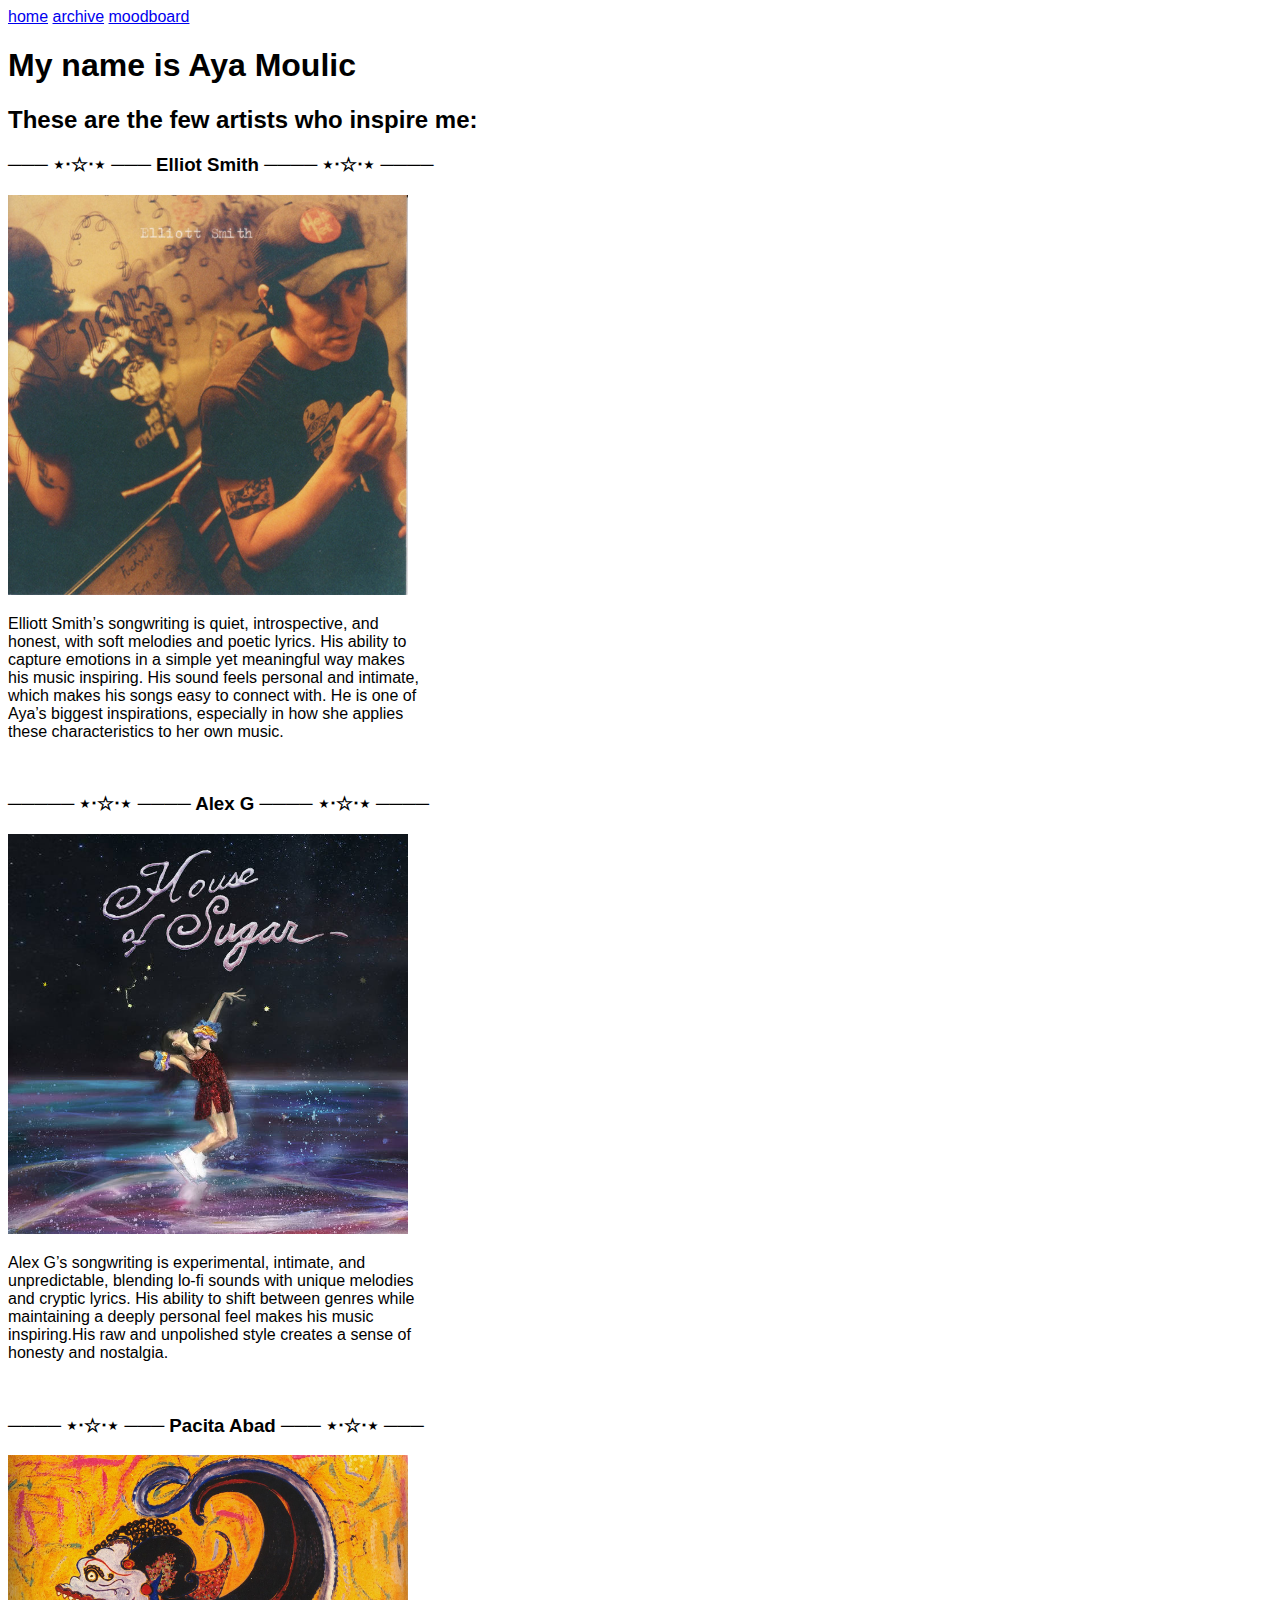
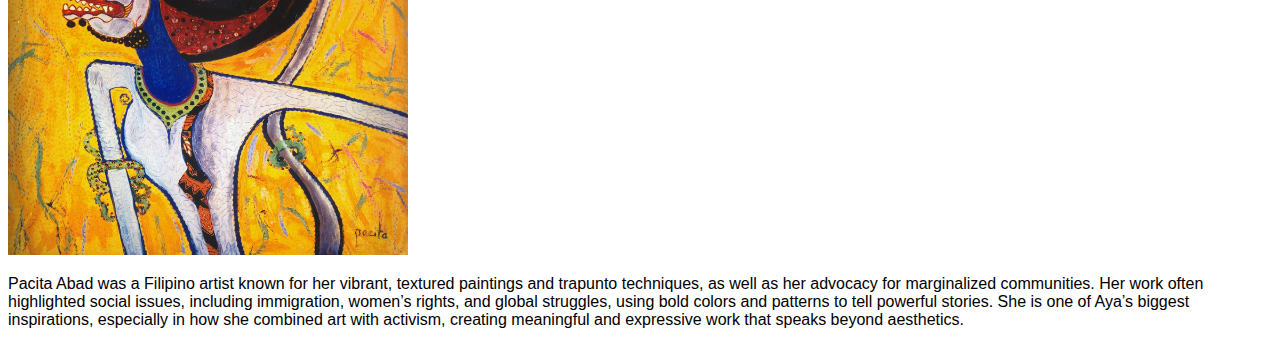
==== inspo/inspoPage.html @ cdcd1a2c "02/23/25" ====
<!DOCTYPE html>
<html lang=""en">
    <head>
        <meta charset="UTF-8">
        <title>Aya Moulic Inspiration Page</title>
        <link rel="stylesheet" href="css/style.css">
        <link href="https://fonts.googleapis.com/css2?family=Montserrat:ital,wght@0,100..900;1,100..900&family=New+Rocker&family=Old+Standard+TT:ital,wght@0,400;0,700;1,400&display=swap" rel="stylesheet">
        <link href="https://fonts.googleapis.com/css2?family=Montserrat:ital,wght@0,100..900;1,100..900&family=Old+Standard+TT:ital,wght@0,400;0,700;1,400&display=swap" rel="stylesheet">
    </head>

    <style>
        body{font-family: "Franklin Gothic Medium", "Arial Narrow", sans-serif;} 
    </style>

    <body>
        <a href="../index.html">home</a>
        <a href="inspoPage.html">archive</a>
        <a href="../topFive/topFivePage.html">moodboard</a>

        <h1>My name is Aya Moulic
        <h2>These are the few artists who inspire me:</h2>
        
        <h3>─── ⋆⋅☆⋅⋆ ─── Elliot Smith ──── ⋆⋅☆⋅⋆ ────</h3>
        <a href="https://open.spotify.com/artist/2ApaG60P4r0yhBoDCGD8YG">
        <img src="img/either.jpg" width="400" height="400" alt="Man sitting in front of a mirror smoking a cigarette"> </a>
          <p>Elliott Smith’s songwriting is quiet, introspective, and <br> 
            honest, with soft melodies and poetic lyrics. His ability to <br>
            capture emotions in a simple yet meaningful way makes <br>
            his music inspiring. His sound feels personal and intimate,<br> 
            which makes his songs easy to connect with. He is one of<br>
            Aya’s biggest inspirations, especially in how she applies <br>
            these characteristics to her own music. </p>
        <br>
        <h3> ───── ⋆⋅☆⋅⋆ ──── Alex G ──── ⋆⋅☆⋅⋆ ────</h3>
        <a href="https://open.spotify.com/artist/6lcwlkAjBPSKnFBZjjZFJs">
        <img src="img/sugar.jpeg" width="400" height="400" alt="Female ice skater dancing on colorful ice"> </a>
            <p>Alex G’s songwriting is experimental, intimate, and <br> 
            unpredictable, blending lo-fi sounds with unique melodies <br>
            and cryptic lyrics. His ability to shift between genres while<br>
            maintaining a deeply personal feel makes his music <br>
            inspiring.His raw and unpolished style creates a sense of <br> 
            honesty and nostalgia.</p>
        <br>
        <h3>──── ⋆⋅☆⋅⋆ ─── Pacita Abad ─── ⋆⋅☆⋅⋆ ───</h3>
        <a href="https://pacitaabad.com/"></a>
        <img src="img/pacita.jpg" width="400" height="400" alt="Creature with reptile like features, creating a spiral with its hair and tail"></a>
            <p> Pacita Abad was a Filipino artist known for her vibrant, textured paintings and trapunto techniques, as well as her advocacy for marginalized communities. Her work often highlighted social issues, including immigration, women’s rights, and global struggles, using bold colors and patterns to tell powerful stories. She is one of Aya’s biggest inspirations, especially in how she combined art with activism, creating meaningful and expressive work that speaks beyond aesthetics.
                
            </p>
    </body>
</html>
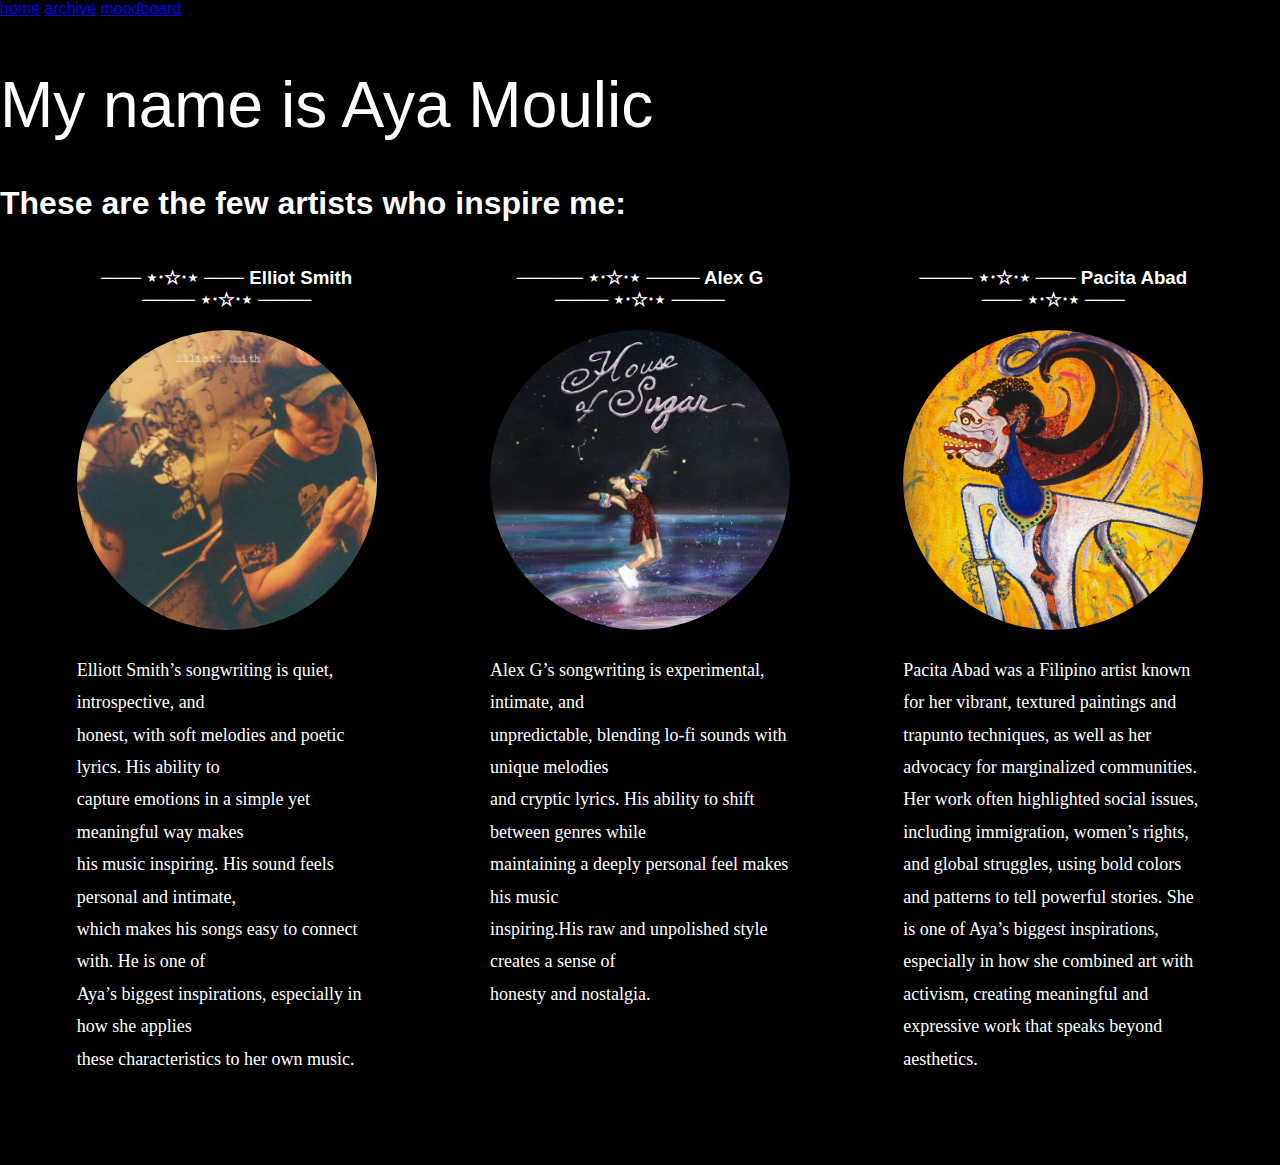
==== commit 3c8e256d: "inspo" ====
--- a/inspo/inspoPage.html
+++ b/inspo/inspoPage.html
@@ -20,17 +20,22 @@
         <h1>My name is Aya Moulic
         <h2>These are the few artists who inspire me:</h2>
         
-        <h3>─── ⋆⋅☆⋅⋆ ─── Elliot Smith ──── ⋆⋅☆⋅⋆ ────</h3>
-        <a href="https://open.spotify.com/artist/2ApaG60P4r0yhBoDCGD8YG">
-        <img src="img/either.jpg" width="400" height="400" alt="Man sitting in front of a mirror smoking a cigarette"> </a>
-          <p>Elliott Smith’s songwriting is quiet, introspective, and <br> 
+        <div class="artist-container">
+
+            <div class="artist">
+            <h3>─── ⋆⋅☆⋅⋆ ─── Elliot Smith ──── ⋆⋅☆⋅⋆ ────</h3>
+            <a href="https://open.spotify.com/artist/2ApaG60P4r0yhBoDCGD8YG">
+            <img src="img/either.jpg" width="400" height="400" alt="Man sitting in front of a mirror smoking a cigarette"> </a>
+            <p>Elliott Smith’s songwriting is quiet, introspective, and <br> 
             honest, with soft melodies and poetic lyrics. His ability to <br>
             capture emotions in a simple yet meaningful way makes <br>
             his music inspiring. His sound feels personal and intimate,<br> 
             which makes his songs easy to connect with. He is one of<br>
             Aya’s biggest inspirations, especially in how she applies <br>
             these characteristics to her own music. </p>
-        <br>
+        </div>
+
+        <div class="artist">
         <h3> ───── ⋆⋅☆⋅⋆ ──── Alex G ──── ⋆⋅☆⋅⋆ ────</h3>
         <a href="https://open.spotify.com/artist/6lcwlkAjBPSKnFBZjjZFJs">
         <img src="img/sugar.jpeg" width="400" height="400" alt="Female ice skater dancing on colorful ice"> </a>
@@ -40,12 +45,14 @@
             maintaining a deeply personal feel makes his music <br>
             inspiring.His raw and unpolished style creates a sense of <br> 
             honesty and nostalgia.</p>
-        <br>
+        </div>
+
+        <div class="artist">
         <h3>──── ⋆⋅☆⋅⋆ ─── Pacita Abad ─── ⋆⋅☆⋅⋆ ───</h3>
         <a href="https://pacitaabad.com/"></a>
         <img src="img/pacita.jpg" width="400" height="400" alt="Creature with reptile like features, creating a spiral with its hair and tail"></a>
             <p> Pacita Abad was a Filipino artist known for her vibrant, textured paintings and trapunto techniques, as well as her advocacy for marginalized communities. Her work often highlighted social issues, including immigration, women’s rights, and global struggles, using bold colors and patterns to tell powerful stories. She is one of Aya’s biggest inspirations, especially in how she combined art with activism, creating meaningful and expressive work that speaks beyond aesthetics.
-                
             </p>
+        </div>
     </body>
 </html>--- a/inspo/css/style.css
+++ b/inspo/css/style.css
@@ -0,0 +1,86 @@
+@font-face {
+    font-family: 'Starstruck';
+    src: url('../font/Starstruck.ttf') format('truetype');
+}
+
+@font-face {
+    font-family: 'Metal Gothic Demo';
+    src: url('../font/MetalGothic-DemoVersion-Regular.ttf') format('truetype');
+    font-weight: normal;
+    font-style: normal;
+}
+
+body {
+    background-color: #000;
+    color: #fff;
+    font-family: 'Old Standard TT', serif;
+    margin: 0;
+    padding: 0;
+    position: relative;
+    overflow-y: auto;
+}
+
+nav {
+    background-color: #DDA8F6; /* Pink background */
+    padding: 10px 0;
+    text-align: left;
+    margin-left: 40px;
+}
+
+nav a {
+    color: white;
+    text-decoration: none;
+    font-family: 'Metal Gothic Demo', sans-serif;
+    font-size: 22px;
+    margin-right: 45px;
+    transition: 0.3s;
+}
+
+nav a:first-child {
+    margin-right: 450px; /* Larger space for "AYA" */
+    padding-left: 80px;
+    font-weight: 100;
+}
+
+h1 {
+    font-family: 'Starstruck', sans-serif;
+    font-size: 64px;
+    margin-top: 50px;
+    font-weight: 100;
+    color: #fff;
+}
+
+h2 {
+    font-family: 'Starstruck', sans-serif;
+    font-size: 32px;
+    color: #fff;
+}
+
+.artist-container {
+    display: flex;
+    justify-content: space-around;
+    margin: 20px;
+}
+
+.artist {
+    text-align: center;
+    max-width: 300px;
+}
+
+.artist img {
+    width: 100%;
+    height: auto;
+    border-radius: 50%;
+}
+
+p {
+    font-family: 'Old Standard TT', serif;
+    font-size: 18px;
+    line-height: 1.8;
+    max-width: 600px;
+    text-align: left;
+    margin: 20px 0;
+    padding-bottom: 50px;
+    margin-left: 0;
+    text-decoration: #DDA8F6;
+}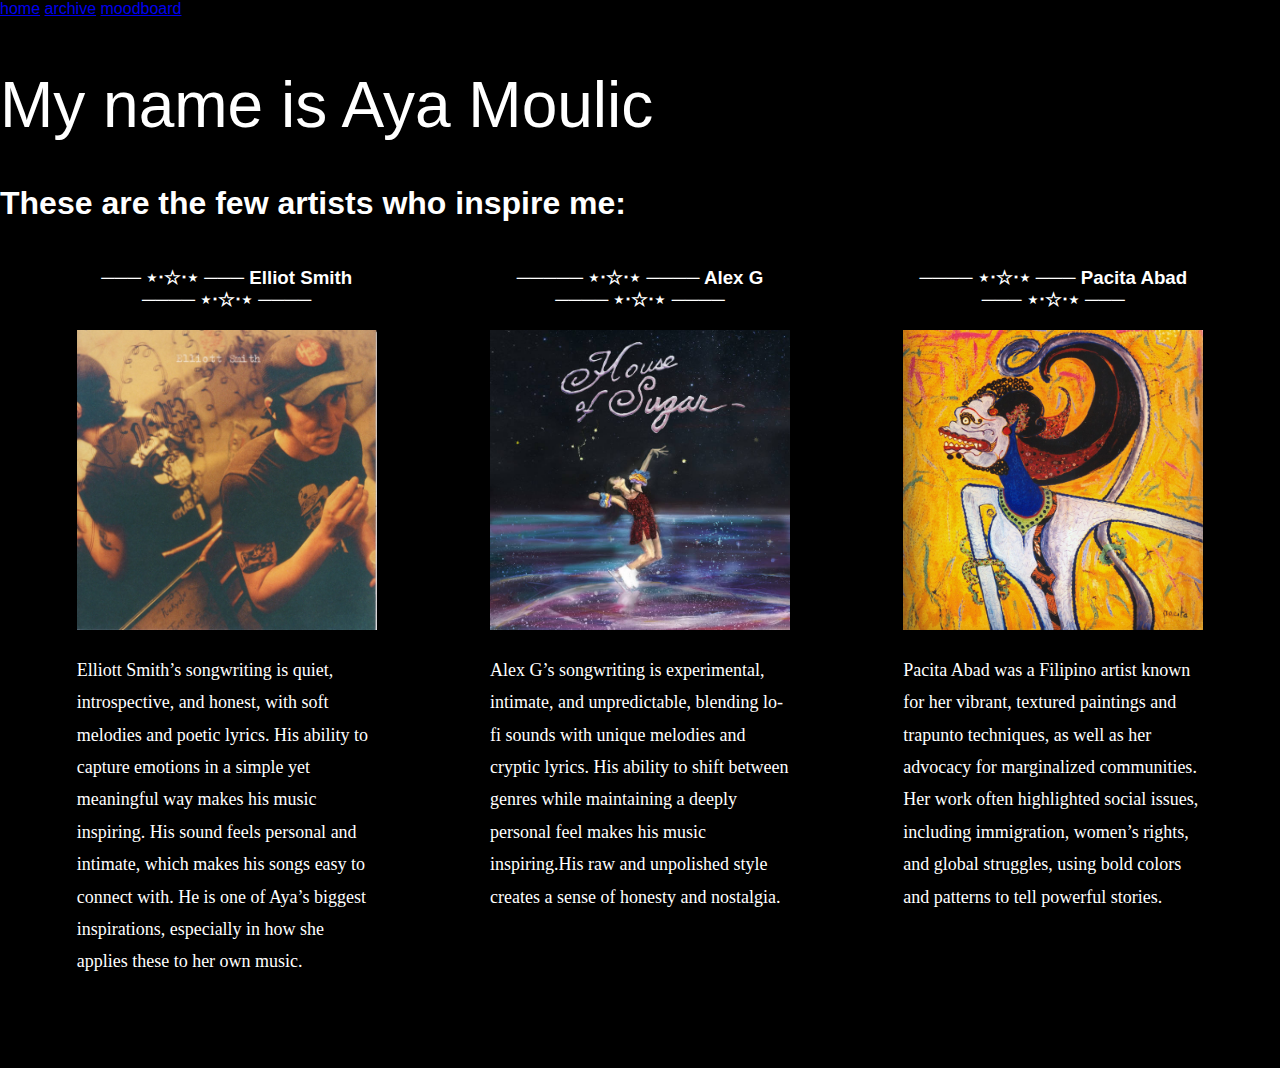
==== commit e2c024e1: "m" ====
--- a/inspo/inspoPage.html
+++ b/inspo/inspoPage.html
@@ -26,24 +26,24 @@
             <h3>─── ⋆⋅☆⋅⋆ ─── Elliot Smith ──── ⋆⋅☆⋅⋆ ────</h3>
             <a href="https://open.spotify.com/artist/2ApaG60P4r0yhBoDCGD8YG">
             <img src="img/either.jpg" width="400" height="400" alt="Man sitting in front of a mirror smoking a cigarette"> </a>
-            <p>Elliott Smith’s songwriting is quiet, introspective, and <br> 
-            honest, with soft melodies and poetic lyrics. His ability to <br>
-            capture emotions in a simple yet meaningful way makes <br>
-            his music inspiring. His sound feels personal and intimate,<br> 
-            which makes his songs easy to connect with. He is one of<br>
-            Aya’s biggest inspirations, especially in how she applies <br>
-            these characteristics to her own music. </p>
+            <p>Elliott Smith’s songwriting is quiet, introspective, and  
+            honest, with soft melodies and poetic lyrics. His ability to 
+            capture emotions in a simple yet meaningful way makes 
+            his music inspiring. His sound feels personal and intimate, 
+            which makes his songs easy to connect with. He is one of
+            Aya’s biggest inspirations, especially in how she applies 
+            these to her own music.
         </div>
 
         <div class="artist">
         <h3> ───── ⋆⋅☆⋅⋆ ──── Alex G ──── ⋆⋅☆⋅⋆ ────</h3>
         <a href="https://open.spotify.com/artist/6lcwlkAjBPSKnFBZjjZFJs">
         <img src="img/sugar.jpeg" width="400" height="400" alt="Female ice skater dancing on colorful ice"> </a>
-            <p>Alex G’s songwriting is experimental, intimate, and <br> 
-            unpredictable, blending lo-fi sounds with unique melodies <br>
-            and cryptic lyrics. His ability to shift between genres while<br>
-            maintaining a deeply personal feel makes his music <br>
-            inspiring.His raw and unpolished style creates a sense of <br> 
+            <p>Alex G’s songwriting is experimental, intimate, and 
+            unpredictable, blending lo-fi sounds with unique melodies 
+            and cryptic lyrics. His ability to shift between genres while
+            maintaining a deeply personal feel makes his music 
+            inspiring.His raw and unpolished style creates a sense of 
             honesty and nostalgia.</p>
         </div>
 
@@ -51,7 +51,7 @@
         <h3>──── ⋆⋅☆⋅⋆ ─── Pacita Abad ─── ⋆⋅☆⋅⋆ ───</h3>
         <a href="https://pacitaabad.com/"></a>
         <img src="img/pacita.jpg" width="400" height="400" alt="Creature with reptile like features, creating a spiral with its hair and tail"></a>
-            <p> Pacita Abad was a Filipino artist known for her vibrant, textured paintings and trapunto techniques, as well as her advocacy for marginalized communities. Her work often highlighted social issues, including immigration, women’s rights, and global struggles, using bold colors and patterns to tell powerful stories. She is one of Aya’s biggest inspirations, especially in how she combined art with activism, creating meaningful and expressive work that speaks beyond aesthetics.
+            <p> Pacita Abad was a Filipino artist known for her vibrant, textured paintings and trapunto techniques, as well as her advocacy for marginalized communities. Her work often highlighted social issues, including immigration, women’s rights, and global struggles, using bold colors and patterns to tell powerful stories.
             </p>
         </div>
     </body>
--- a/inspo/css/style.css
+++ b/inspo/css/style.css
@@ -21,6 +21,11 @@
 }
 
 nav {
+    display: flex;
+	flex-direction: row;
+	flex-wrap: nowrap;
+	justify-content: space-between;
+    
     background-color: #DDA8F6; /* Pink background */
     padding: 10px 0;
     text-align: left;
@@ -34,6 +39,7 @@
     font-size: 22px;
     margin-right: 45px;
     transition: 0.3s;
+    
 }
 
 nav a:first-child {
@@ -70,7 +76,7 @@
 .artist img {
     width: 100%;
     height: auto;
-    border-radius: 50%;
+
 }
 
 p {
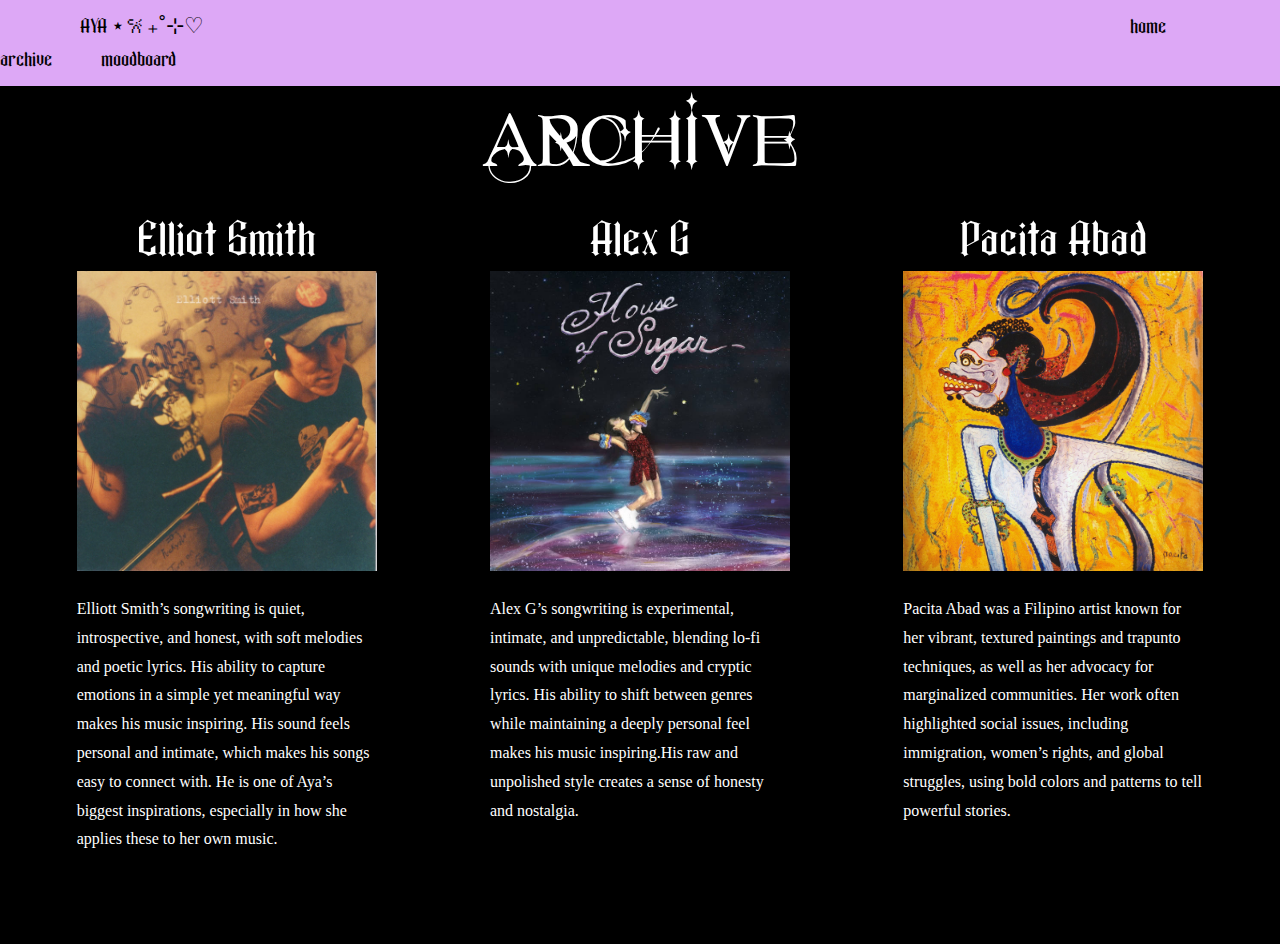
==== commit 2248847e: "2" ====
--- a/inspo/inspoPage.html
+++ b/inspo/inspoPage.html
@@ -8,22 +8,21 @@
         <link href="https://fonts.googleapis.com/css2?family=Montserrat:ital,wght@0,100..900;1,100..900&family=Old+Standard+TT:ital,wght@0,400;0,700;1,400&display=swap" rel="stylesheet">
     </head>
 
-    <style>
-        body{font-family: "Franklin Gothic Medium", "Arial Narrow", sans-serif;} 
-    </style>
-
     <body>
+    <header>
+        <nav>
+        <a href="../index.html">AYA ⋆𐙚₊˚⊹♡</a>
         <a href="../index.html">home</a>
         <a href="inspoPage.html">archive</a>
         <a href="../topFive/topFivePage.html">moodboard</a>
-
-        <h1>My name is Aya Moulic
-        <h2>These are the few artists who inspire me:</h2>
+        </nav>
+    </header>
+        <h1>archive </h1>
         
         <div class="artist-container">
 
             <div class="artist">
-            <h3>─── ⋆⋅☆⋅⋆ ─── Elliot Smith ──── ⋆⋅☆⋅⋆ ────</h3>
+            <h3>Elliot Smith</h3>
             <a href="https://open.spotify.com/artist/2ApaG60P4r0yhBoDCGD8YG">
             <img src="img/either.jpg" width="400" height="400" alt="Man sitting in front of a mirror smoking a cigarette"> </a>
             <p>Elliott Smith’s songwriting is quiet, introspective, and  
@@ -36,7 +35,7 @@
         </div>
 
         <div class="artist">
-        <h3> ───── ⋆⋅☆⋅⋆ ──── Alex G ──── ⋆⋅☆⋅⋆ ────</h3>
+        <h3>Alex G</h3>
         <a href="https://open.spotify.com/artist/6lcwlkAjBPSKnFBZjjZFJs">
         <img src="img/sugar.jpeg" width="400" height="400" alt="Female ice skater dancing on colorful ice"> </a>
             <p>Alex G’s songwriting is experimental, intimate, and 
@@ -48,7 +47,7 @@
         </div>
 
         <div class="artist">
-        <h3>──── ⋆⋅☆⋅⋆ ─── Pacita Abad ─── ⋆⋅☆⋅⋆ ───</h3>
+        <h3>Pacita Abad </h3>
         <a href="https://pacitaabad.com/"></a>
         <img src="img/pacita.jpg" width="400" height="400" alt="Creature with reptile like features, creating a spiral with its hair and tail"></a>
             <p> Pacita Abad was a Filipino artist known for her vibrant, textured paintings and trapunto techniques, as well as her advocacy for marginalized communities. Her work often highlighted social issues, including immigration, women’s rights, and global struggles, using bold colors and patterns to tell powerful stories.
--- a/inspo/css/style.css
+++ b/inspo/css/style.css
@@ -9,7 +9,11 @@
     font-weight: normal;
     font-style: normal;
 }
-
+* {
+    margin: 0;
+    padding: 0;
+    box-sizing: border-box; /* Ensures padding and border are included in the element's total width and height */
+}
 body {
     background-color: #000;
     color: #fff;
@@ -18,32 +22,28 @@
     padding: 0;
     position: relative;
     overflow-y: auto;
+    overflow-x: hidden;
 }
 
 nav {
-    display: flex;
-	flex-direction: row;
-	flex-wrap: nowrap;
-	justify-content: space-between;
-    
     background-color: #DDA8F6; /* Pink background */
     padding: 10px 0;
     text-align: left;
-    margin-left: 40px;
 }
 
+
 nav a {
-    color: white;
+    color: black;
     text-decoration: none;
     font-family: 'Metal Gothic Demo', sans-serif;
     font-size: 22px;
     margin-right: 45px;
     transition: 0.3s;
-    
+    line-height: 1.5; /
 }
 
 nav a:first-child {
-    margin-right: 450px; /* Larger space for "AYA" */
+    margin-right: 72%; /* Larger space for "AYA" */
     padding-left: 80px;
     font-weight: 100;
 }
@@ -51,16 +51,31 @@
 h1 {
     font-family: 'Starstruck', sans-serif;
     font-size: 64px;
+    text-align: center;
+    font-weight: 100;
+    color: #fff;
+}
+h2 {
+    font-family: 'Starstruck', sans-serif;
+    font-size: 64px;
     margin-top: 50px;
     font-weight: 100;
     color: #fff;
 }
 
-h2 {
-    font-family: 'Starstruck', sans-serif;
-    font-size: 32px;
+h4, h5 {
+    font-family: 'Metal Gothic Demo', sans-serif;
+    font-weight: 100;
     color: #fff;
 }
+
+h3 {
+    font-family: 'Metal Gothic Demo', sans-serif;
+    font-weight: 100;
+    font-size: 50px;
+    color: #fff;
+}
+
 
 .artist-container {
     display: flex;
@@ -81,7 +96,7 @@
 
 p {
     font-family: 'Old Standard TT', serif;
-    font-size: 18px;
+    font-size: 16px;
     line-height: 1.8;
     max-width: 600px;
     text-align: left;
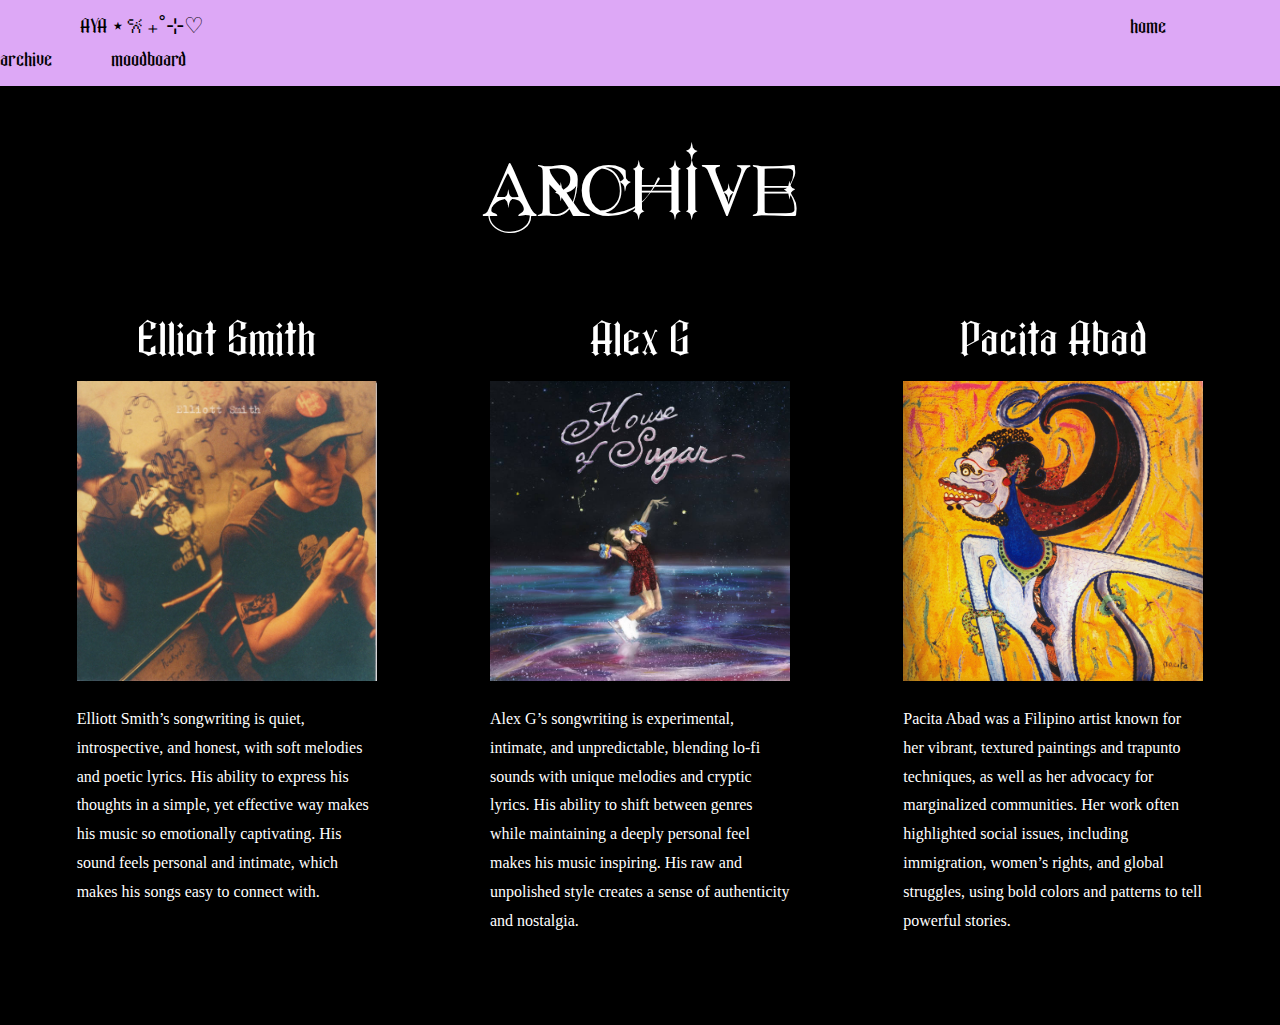
==== commit d33586c4: "Update inspoPage.html" ====
--- a/inspo/inspoPage.html
+++ b/inspo/inspoPage.html
@@ -27,11 +27,9 @@
             <img src="img/either.jpg" width="400" height="400" alt="Man sitting in front of a mirror smoking a cigarette"> </a>
             <p>Elliott Smith’s songwriting is quiet, introspective, and  
             honest, with soft melodies and poetic lyrics. His ability to 
-            capture emotions in a simple yet meaningful way makes 
-            his music inspiring. His sound feels personal and intimate, 
-            which makes his songs easy to connect with. He is one of
-            Aya’s biggest inspirations, especially in how she applies 
-            these to her own music.
+            express his thoughts in a simple, yet effective way makes 
+            his music so emotionally captivating. His sound feels personal and intimate, 
+            which makes his songs easy to connect with. 
         </div>
 
         <div class="artist">
@@ -42,8 +40,8 @@
             unpredictable, blending lo-fi sounds with unique melodies 
             and cryptic lyrics. His ability to shift between genres while
             maintaining a deeply personal feel makes his music 
-            inspiring.His raw and unpolished style creates a sense of 
-            honesty and nostalgia.</p>
+            inspiring. His raw and unpolished style creates a sense of 
+            authenticity and nostalgia.</p>
         </div>
 
         <div class="artist">
--- a/inspo/css/style.css
+++ b/inspo/css/style.css
@@ -37,7 +37,7 @@
     text-decoration: none;
     font-family: 'Metal Gothic Demo', sans-serif;
     font-size: 22px;
-    margin-right: 45px;
+    margin-right: 55px;
     transition: 0.3s;
     line-height: 1.5; /
 }
@@ -54,6 +54,8 @@
     text-align: center;
     font-weight: 100;
     color: #fff;
+    padding-top: 50px;
+    padding-bottom: 40px;
 }
 h2 {
     font-family: 'Starstruck', sans-serif;
@@ -74,6 +76,7 @@
     font-weight: 100;
     font-size: 50px;
     color: #fff;
+    padding: 10px 0;
 }
 
 
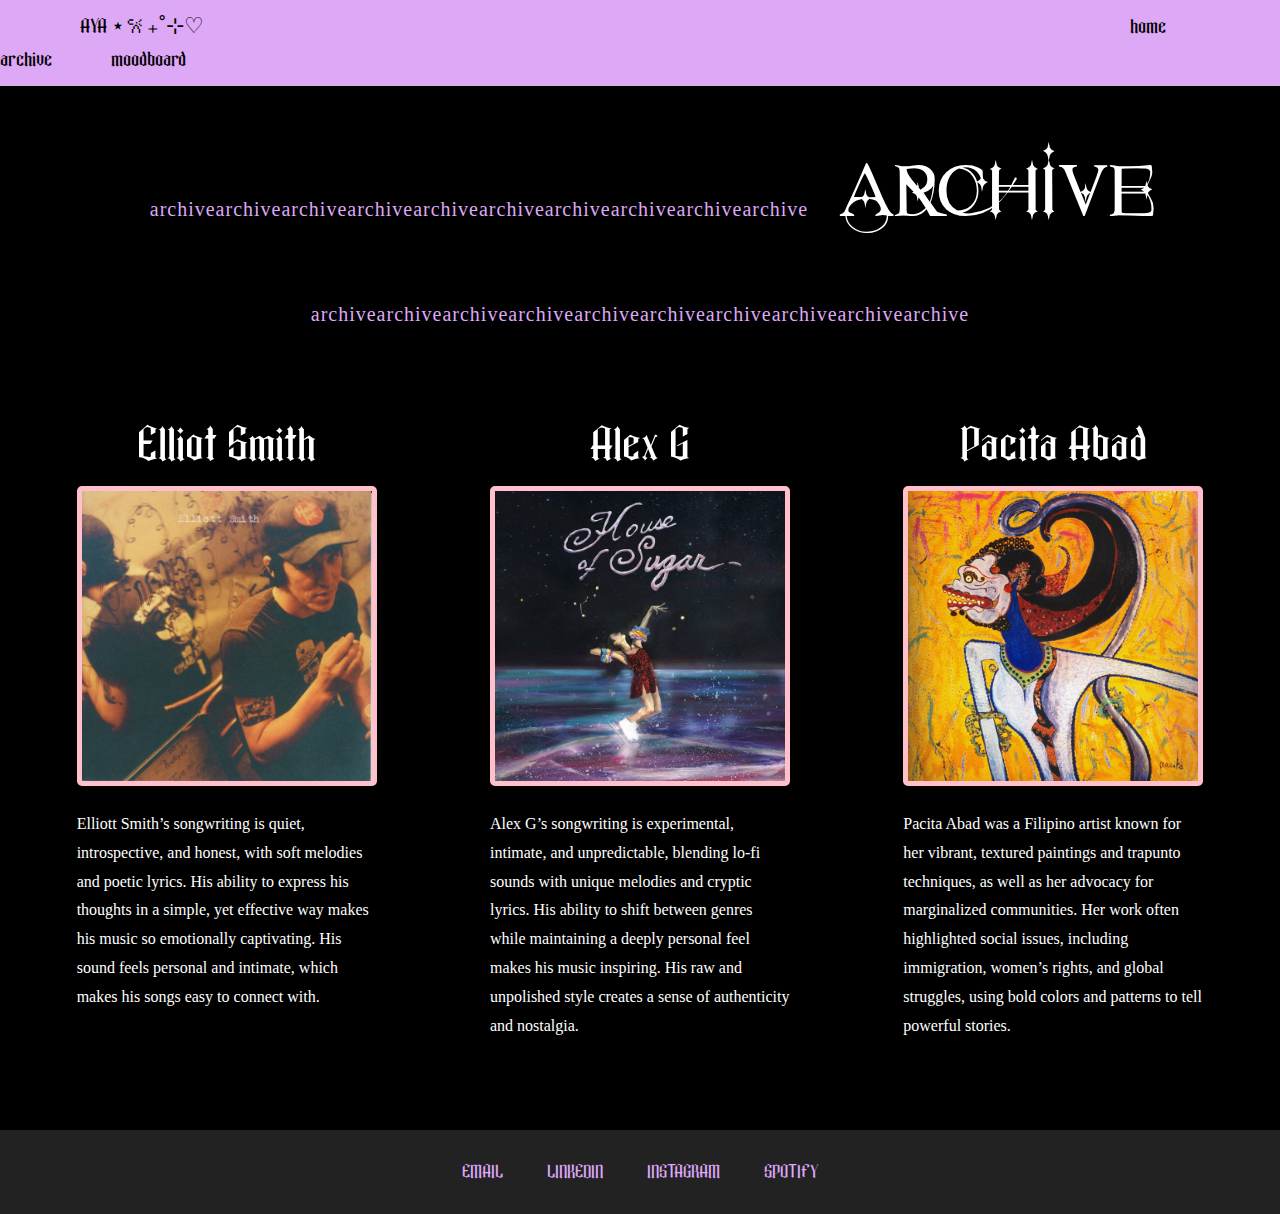
==== commit 0b2a6e6d: "v" ====
--- a/inspo/inspoPage.html
+++ b/inspo/inspoPage.html
@@ -17,7 +17,11 @@
         <a href="../topFive/topFivePage.html">moodboard</a>
         </nav>
     </header>
-        <h1>archive </h1>
+    <h1>
+        <span class="archive"> archivearchivearchivearchivearchivearchivearchivearchivearchivearchive </span>
+        ARCHIVE
+        <span class="archive"> archivearchivearchivearchivearchivearchivearchivearchivearchivearchive </span>
+    </h1>
         
         <div class="artist-container">
 
@@ -51,5 +55,17 @@
             <p> Pacita Abad was a Filipino artist known for her vibrant, textured paintings and trapunto techniques, as well as her advocacy for marginalized communities. Her work often highlighted social issues, including immigration, women’s rights, and global struggles, using bold colors and patterns to tell powerful stories.
             </p>
         </div>
+        </div>
+    </body>
+    <footer>
+    <div class="social-links">
+        <h5>
+        <a href="mailto:bmoulic@sfsu.edu">Email</a>
+        <a href="https://www.linkedin.com/in/aya-moulic-7b6694253/">LinkedIn</a>
+        <a href="https://instagram.com/kill4aya">Instagram</a>
+        <a href="https://open.spotify.com/user/britney.rm?si=d590363a103f444c">Spotify</a>
+    </h5>
+    </div>
+</footer>
     </body>
 </html>--- a/inspo/css/style.css
+++ b/inspo/css/style.css
@@ -57,6 +57,15 @@
     padding-top: 50px;
     padding-bottom: 40px;
 }
+.archive {
+    font-size: 20px !important;
+    font-family: 'Old Standard TT', serif;
+    font-weight: normal;
+    text-transform: lowercase;
+    letter-spacing: 0.05em;
+    margin: 0 25px;
+    color: #DDA8F6;
+}
 h2 {
     font-family: 'Starstruck', sans-serif;
     font-size: 64px;
@@ -78,6 +87,9 @@
     color: #fff;
     padding: 10px 0;
 }
+h5 {
+    font-size: 20px;
+}
 
 
 .artist-container {
@@ -94,7 +106,8 @@
 .artist img {
     width: 100%;
     height: auto;
-
+    border: 5px solid pink; 
+    border-radius: 5px;
 }
 
 p {
@@ -105,6 +118,27 @@
     text-align: left;
     margin: 20px 0;
     padding-bottom: 50px;
-    margin-left: 0;
+    padding-top: 50px
     text-decoration: #DDA8F6;
-}+}
+
+footer {
+    background-color: #222;
+    color: white;
+    padding: 30px 0;
+    font-family: 'Old Standard TT', serif;
+    text-align: center; /* Center content inside footer */
+}
+
+.social-links a {
+    text-transform: uppercase;
+    color: #DDA8F6; /* Soft pink for aesthetic touch */
+    text-decoration: none;
+    font-size: 20px;
+    transition: color 0.3s ease;
+    padding: 5px 20px;
+}
+
+footer a:hover {
+    text-decoration: underline;
+}
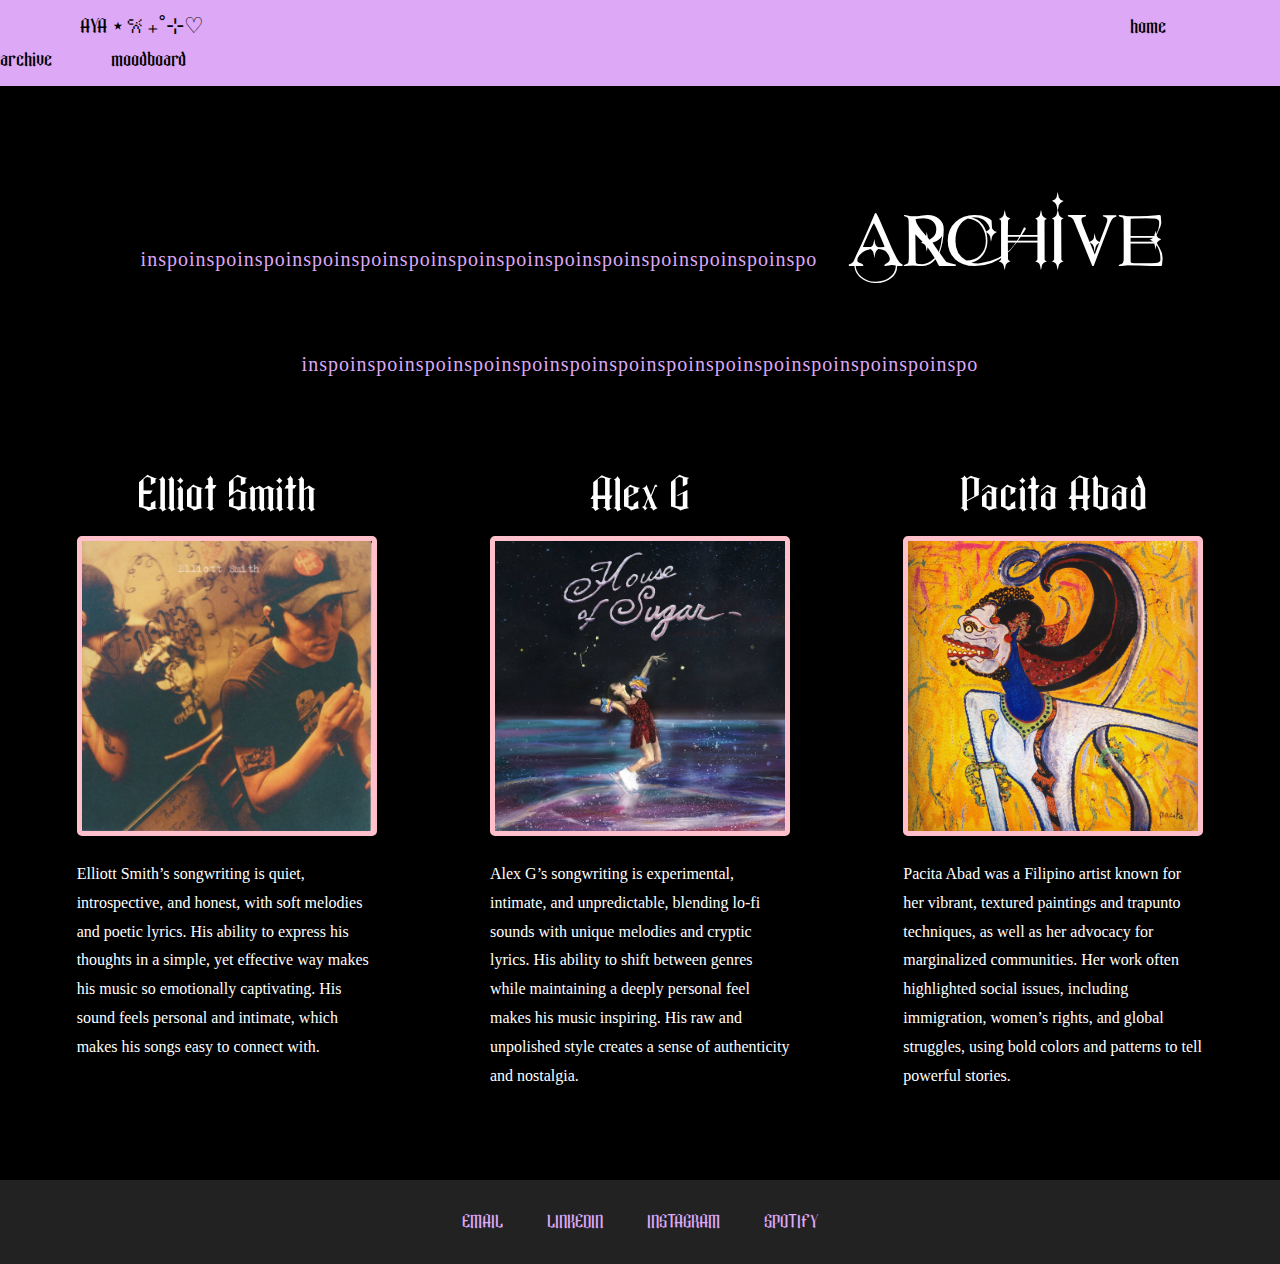
==== commit a9467ecb: "yes" ====
--- a/inspo/inspoPage.html
+++ b/inspo/inspoPage.html
@@ -18,9 +18,9 @@
         </nav>
     </header>
     <h1>
-        <span class="archive"> archivearchivearchivearchivearchivearchivearchivearchivearchivearchive </span>
+        <span class="archive"> inspoinspoinspoinspoinspoinspoinspoinspoinspoinspoinspoinspoinspoinspo </span>
         ARCHIVE
-        <span class="archive"> archivearchivearchivearchivearchivearchivearchivearchivearchivearchive </span>
+        <span class="archive"> inspoinspoinspoinspoinspoinspoinspoinspoinspoinspoinspoinspoinspoinspo </span>
     </h1>
         
         <div class="artist-container">
--- a/inspo/css/style.css
+++ b/inspo/css/style.css
@@ -54,9 +54,11 @@
     text-align: center;
     font-weight: 100;
     color: #fff;
-    padding-top: 50px;
+    padding-top: 100px;
     padding-bottom: 40px;
 }
+
+
 .archive {
     font-size: 20px !important;
     font-family: 'Old Standard TT', serif;
@@ -109,6 +111,9 @@
     border: 5px solid pink; 
     border-radius: 5px;
 }
+.artist img:hover {
+    transform: scale(1.05); /* Scales the image to 105% of its original size */
+}
 
 p {
     font-family: 'Old Standard TT', serif;
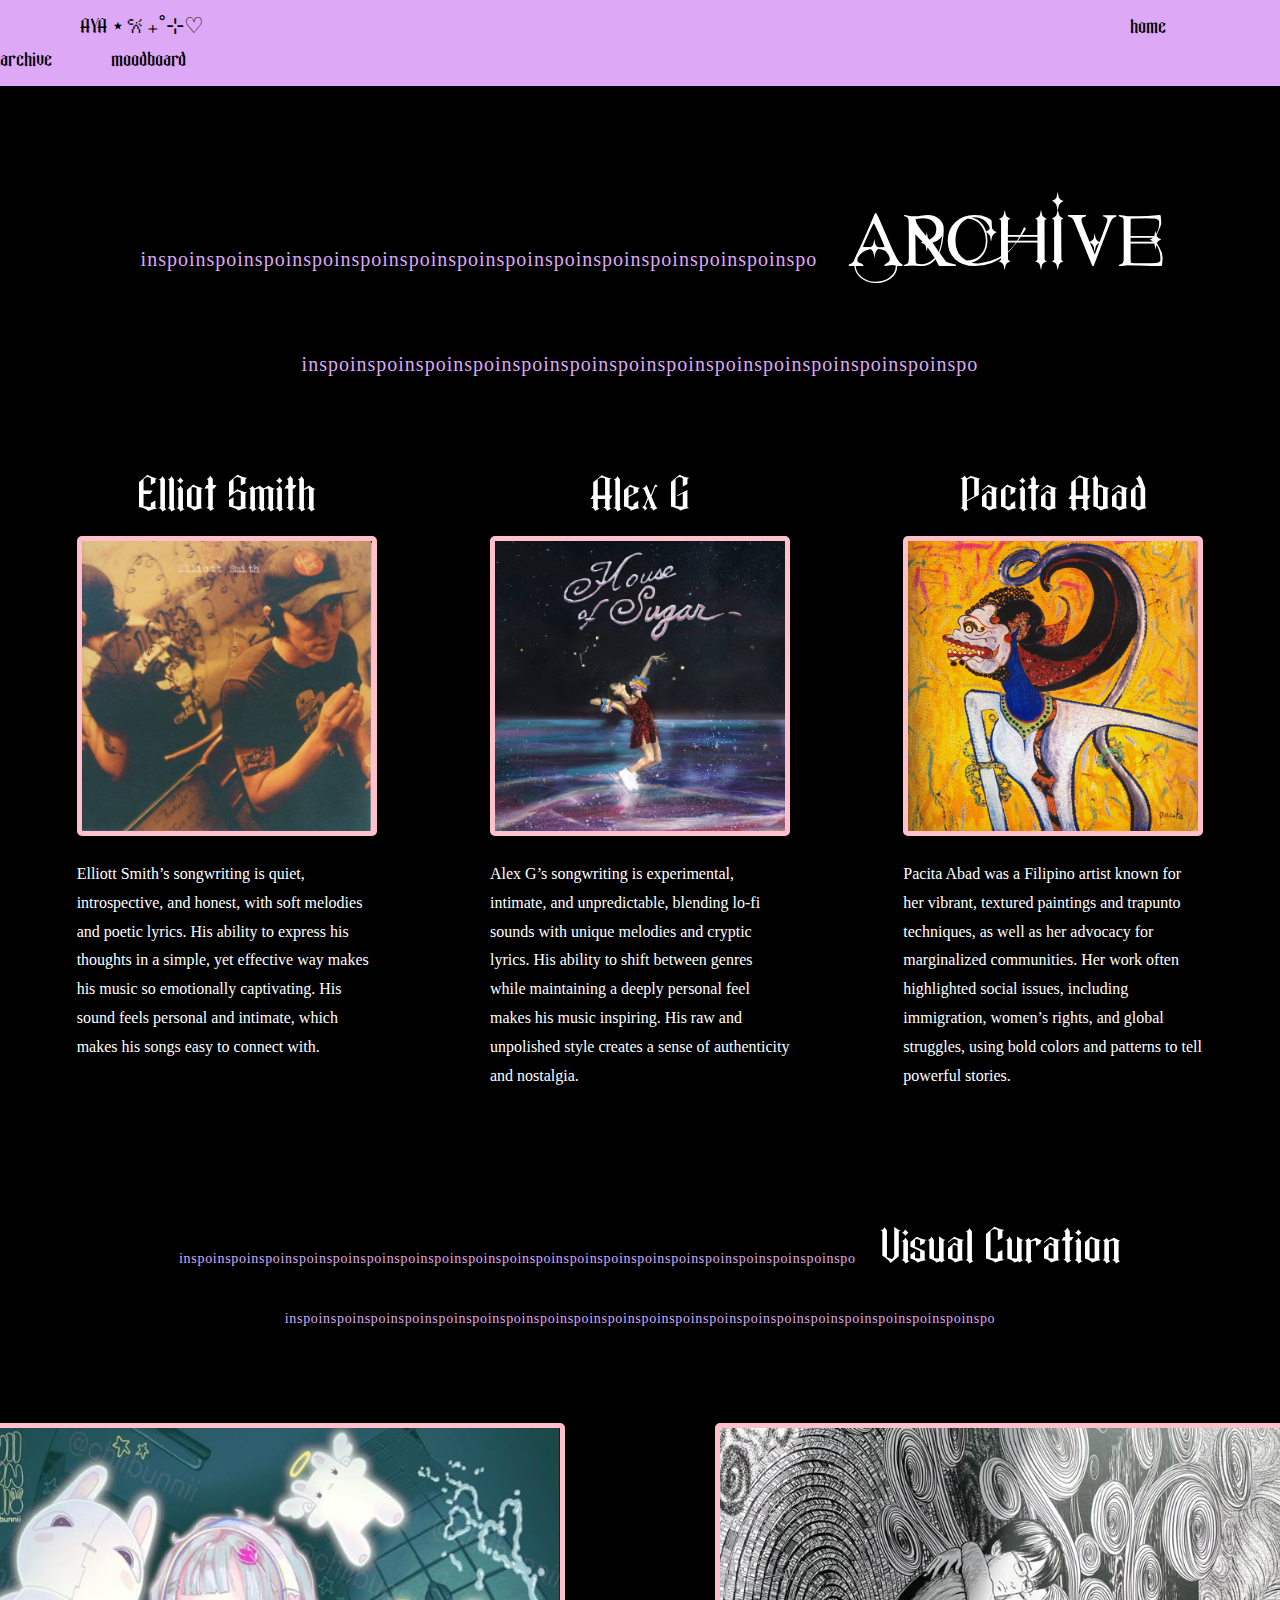
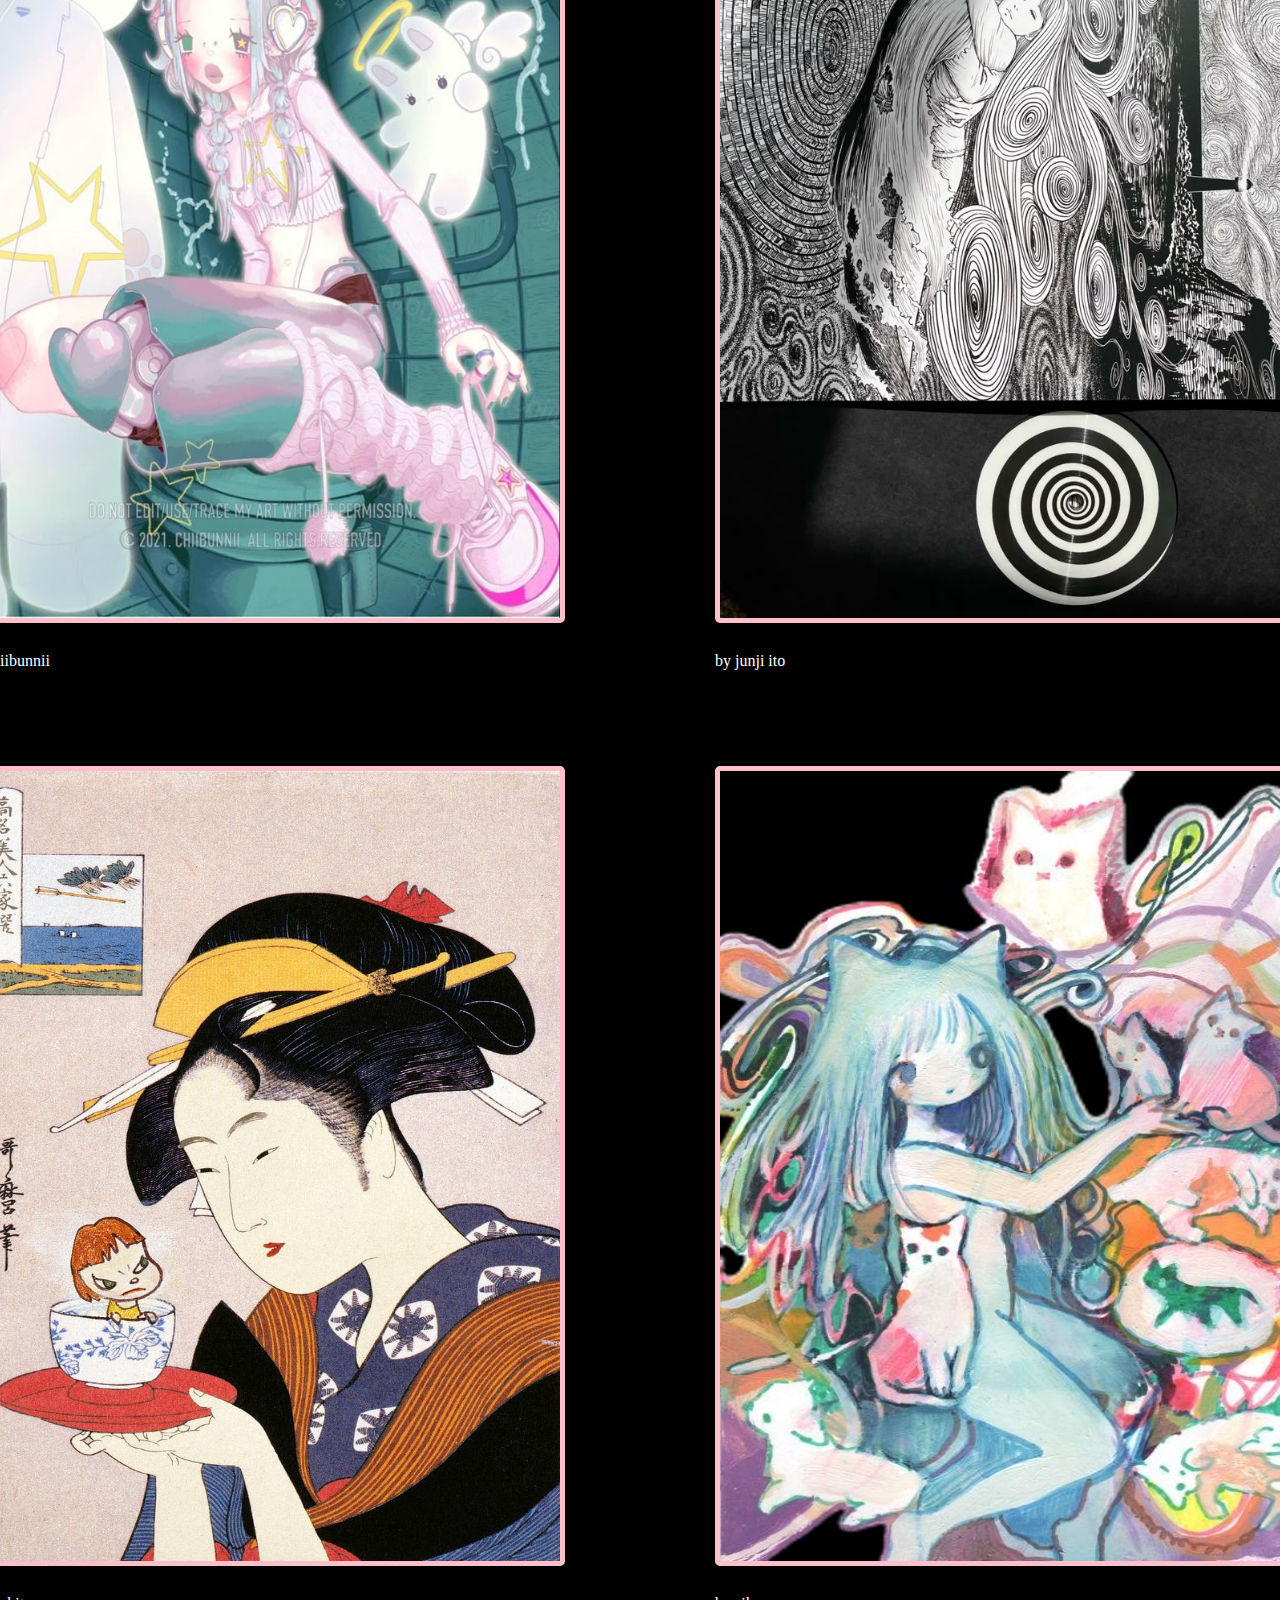
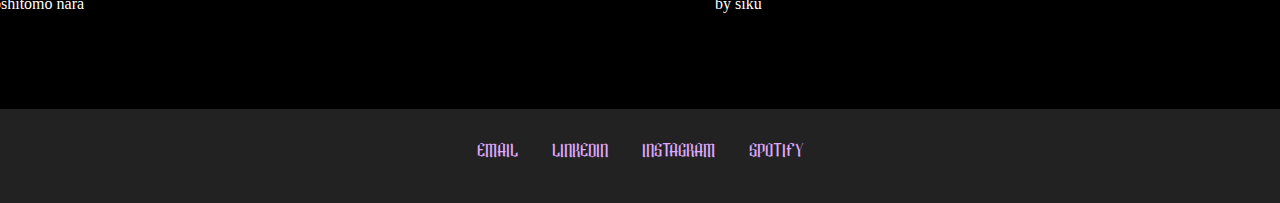
==== commit 8fec6f53: "inspo" ====
--- a/inspo/inspoPage.html
+++ b/inspo/inspoPage.html
@@ -2,7 +2,7 @@
 <html lang=""en">
     <head>
         <meta charset="UTF-8">
-        <title>Aya Moulic Inspiration Page</title>
+        <title> Inspo Archive </title>
         <link rel="stylesheet" href="css/style.css">
         <link href="https://fonts.googleapis.com/css2?family=Montserrat:ital,wght@0,100..900;1,100..900&family=New+Rocker&family=Old+Standard+TT:ital,wght@0,400;0,700;1,400&display=swap" rel="stylesheet">
         <link href="https://fonts.googleapis.com/css2?family=Montserrat:ital,wght@0,100..900;1,100..900&family=Old+Standard+TT:ital,wght@0,400;0,700;1,400&display=swap" rel="stylesheet">
@@ -45,7 +45,7 @@
             and cryptic lyrics. His ability to shift between genres while
             maintaining a deeply personal feel makes his music 
             inspiring. His raw and unpolished style creates a sense of 
-            authenticity and nostalgia.</p>
+            authenticity and nostalgia.</p> <br>
         </div>
 
         <div class="artist">
@@ -56,6 +56,33 @@
             </p>
         </div>
         </div>
+
+        <h2>
+            <span class="mix"> inspoinspoinspoinspoinspoinspoinspoinspoinspoinspoinspoinspoinspoinspoinspoinspoinspoinspoinspoinspo </span>
+        Visual Curation
+        <span class="mix"> inspoinspoinspoinspoinspoinspoinspoinspoinspoinspoinspoinspoinspoinspoinspoinspoinspoinspoinspoinspoinspo </span>
+        </h2>
+
+        <div class="visual-container">
+        <div class="visual">
+            <img src="img/bunni.jpg" alt="girl sitting down with bunnies around her">
+            <p> by chiibunnii</p>
+        </div>
+        <div class="visual">
+            <img src="img/uzamaki.jpg" alt="girl with spiral hair hugging a man">
+            <p> by junji ito</p>
+        </div>
+    </div>
+    <div class="visual-container">
+        <div class="visual">
+            <img src="img/nara.jpg" alt="girl in traditional japanese clothing holding a cup with a tiny human inside">
+            <p> by yoshitomo nara</p>
+        </div>
+        <div class="visual">
+            <img src="img/siku.jpg" alt="girl with cat ears and white hair surrounded by cats">
+            <p> by siku</p>
+        </div>
+    </div>
     </body>
     <footer>
     <div class="social-links">
@@ -67,5 +94,5 @@
     </h5>
     </div>
 </footer>
-    </body>
+    
 </html>--- a/inspo/css/style.css
+++ b/inspo/css/style.css
@@ -12,7 +12,7 @@
 * {
     margin: 0;
     padding: 0;
-    box-sizing: border-box; /* Ensures padding and border are included in the element's total width and height */
+    box-sizing: border-box; 
 }
 body {
     background-color: #000;
@@ -26,7 +26,7 @@
 }
 
 nav {
-    background-color: #DDA8F6; /* Pink background */
+    background-color: #DDA8F6;
     padding: 10px 0;
     text-align: left;
 }
@@ -43,7 +43,7 @@
 }
 
 nav a:first-child {
-    margin-right: 72%; /* Larger space for "AYA" */
+    margin-right: 72%;
     padding-left: 80px;
     font-weight: 100;
 }
@@ -68,12 +68,16 @@
     margin: 0 25px;
     color: #DDA8F6;
 }
+
 h2 {
-    font-family: 'Starstruck', sans-serif;
-    font-size: 64px;
-    margin-top: 50px;
+    font-family: 'Metal Gothic Demo', sans-serif;
     font-weight: 100;
+    font-size: 50px;
     color: #fff;
+    padding: 10px 0;
+    text-align: center;
+    padding-bottom: 65px;
+    padding-top: 20px;
 }
 
 h4, h5 {
@@ -112,7 +116,28 @@
     border-radius: 5px;
 }
 .artist img:hover {
-    transform: scale(1.05); /* Scales the image to 105% of its original size */
+    transform: scale(1.05); 
+}
+
+.visual-container {
+    display: flex;
+    justify-content: center;
+    margin: 20px;
+    gap:150px;
+}
+
+.visual {
+    text-align: center;
+}
+
+.visual img {
+    width: 600px;
+    height: 800px;
+    border: 5px solid pink; 
+    border-radius: 5px;
+}
+.visual:hover {
+    transform: scale(1.05); 
 }
 
 p {
@@ -127,23 +152,44 @@
     text-decoration: #DDA8F6;
 }
 
+.mix {
+    align-items: center;
+    font-size: 14px !important;
+    font-family: 'Old Standard TT', serif;
+    font-weight: normal;
+    text-transform: lowercase;
+    letter-spacing: 0.05em;
+    color: #DDA8F6;
+    margin: 0 20px;
+}
+
 footer {
     background-color: #222;
     color: white;
     padding: 30px 0;
     font-family: 'Old Standard TT', serif;
-    text-align: center; /* Center content inside footer */
+    text-align: center;
+}
+
+.social-links {
+    display: flex;
+    justify-content: center;
+    gap: 20px;
+    flex-wrap: wrap;
+    font-family: 'Metal Gothic Demo', sans-serif;
+    font-size: 24px;
+    text-transform: uppercase;
+    margin-bottom: 10px;
 }
 
 .social-links a {
-    text-transform: uppercase;
-    color: #DDA8F6; /* Soft pink for aesthetic touch */
+    color: #DDA8F6;
     text-decoration: none;
     font-size: 20px;
     transition: color 0.3s ease;
-    padding: 5px 20px;
+    padding: 5px 15px;
 }
 
-footer a:hover {
-    text-decoration: underline;
-}
+.social-links a:hover {
+    color: darkmagenta;
+}